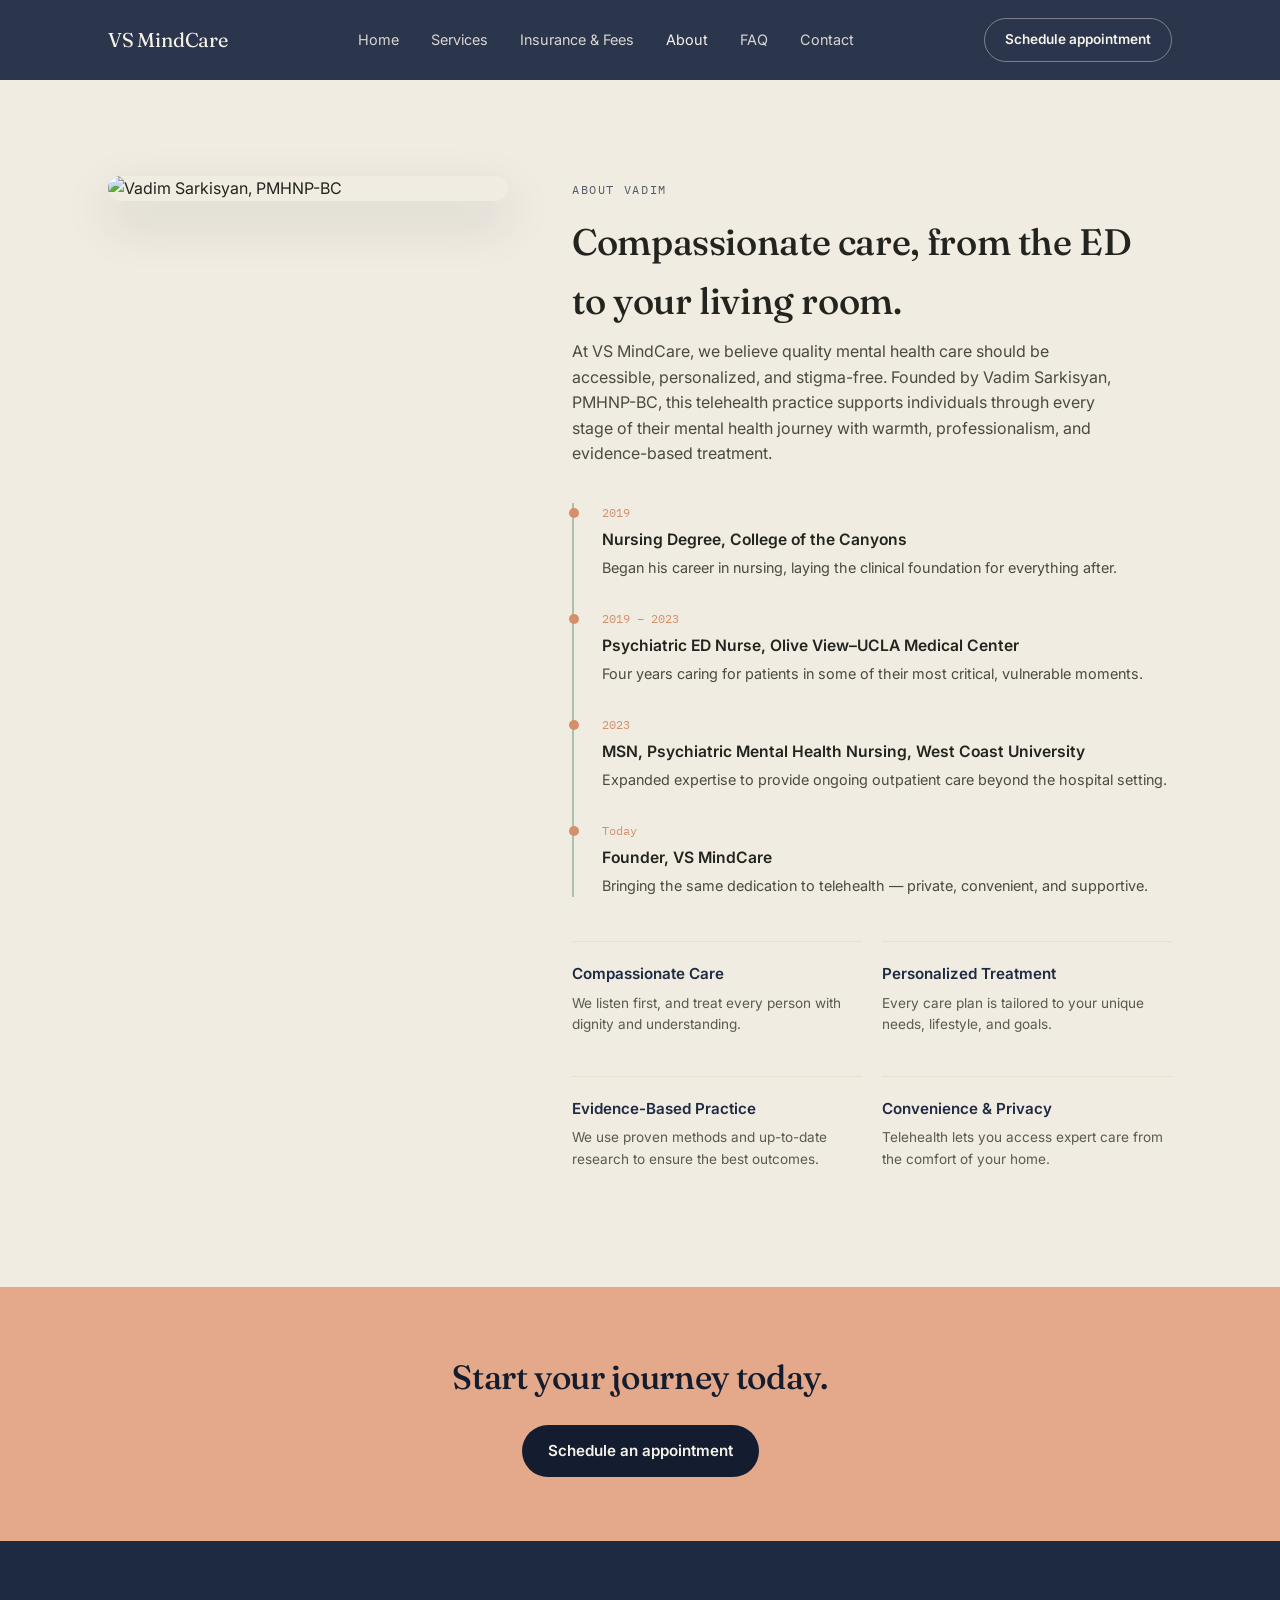
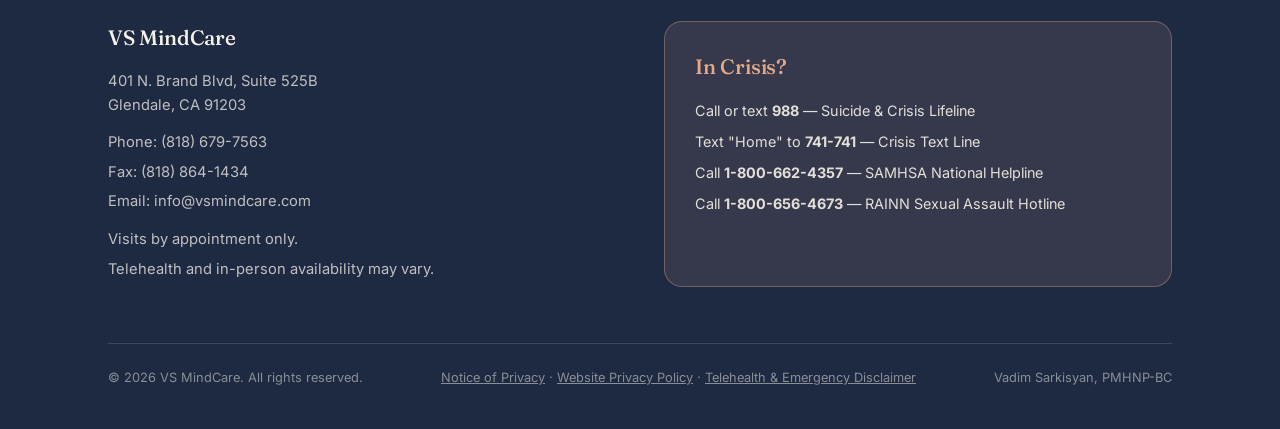
==== about.html @ 9891cee9 "Add website privacy and telehealth disclaimer links" ====
<!DOCTYPE html>
<html lang="en">
<head>
<meta charset="UTF-8">
<meta name="viewport" content="width=device-width, initial-scale=1.0">
<title>About Vadim Sarkisyan, PMHNP-BC | VS MindCare</title>
<meta name="description" content="Meet Vadim Sarkisyan, PMHNP-BC — a board-certified psychiatric nurse practitioner bringing ED-level clinical depth to compassionate telehealth care.">
<link rel="preconnect" href="https://fonts.googleapis.com">
<link rel="preconnect" href="https://fonts.gstatic.com" crossorigin>
<link href="https://fonts.googleapis.com/css2?family=Fraunces:opsz,wght@9..144,300;9..144,400;9..144,500;9..144,600&family=Inter:wght@400;500;600&family=IBM+Plex+Mono:wght@400;500&display=swap" rel="stylesheet">
<link rel="stylesheet" href="style.css">
</head>
<body>

<header>
  <nav class="wrap">
    <a href="index.html" class="logo">VS MindCare</a>
    <ul class="nav-links">
      <li><a href="index.html">Home</a></li>
      <li><a href="services.html">Services</a></li>
      <li><a href="insurance.html">Insurance &amp; Fees</a></li>
      <li><a href="about.html" class="active">About</a></li>
      <li><a href="faq.html">FAQ</a></li>
      <li><a href="contact.html">Contact</a></li>
    </ul>
    <div class="nav-cta">
      <a href="https://growtherapy.com/provider/cqn00bst01gd/vadim-sarkisyan" target="_blank" rel="noopener noreferrer" class="btn btn-ghost" style="padding:10px 20px;font-size:0.85rem;">Schedule appointment</a>
      <button class="nav-toggle" aria-label="Toggle menu">☰</button>
    </div>
  </nav>
  <div class="mobile-nav">
    <a href="index.html">Home</a>
    <a href="services.html">Services</a>
    <a href="insurance.html">Insurance &amp; Fees</a>
    <a href="about.html">About</a>
    <a href="faq.html">FAQ</a>
    <a href="contact.html">Contact</a>
  </div>
</header>

<section class="about">
  <div class="wrap about-grid">
    <img class="about-portrait" src="https://images.squarespace-cdn.com/content/v1/68d0b1999dc0f72cd586727a/3a881d7c-f838-4d65-822d-2608a8b053f6/tempImaget6B14T.jpg" alt="Vadim Sarkisyan, PMHNP-BC">
    <div>
      <span class="eyebrow">About Vadim</span>
      <h2>Compassionate care, from the ED to your living room.</h2>
      <p class="about-intro">At VS MindCare, we believe quality mental health care should be accessible, personalized, and stigma-free. Founded by Vadim Sarkisyan, PMHNP-BC, this telehealth practice supports individuals through every stage of their mental health journey with warmth, professionalism, and evidence-based treatment.</p>

      <div class="timeline">
        <div class="timeline-item">
          <span class="timeline-date">2019</span>
          <h4>Nursing Degree, College of the Canyons</h4>
          <p>Began his career in nursing, laying the clinical foundation for everything after.</p>
        </div>
        <div class="timeline-item">
          <span class="timeline-date">2019 – 2023</span>
          <h4>Psychiatric ED Nurse, Olive View–UCLA Medical Center</h4>
          <p>Four years caring for patients in some of their most critical, vulnerable moments.</p>
        </div>
        <div class="timeline-item">
          <span class="timeline-date">2023</span>
          <h4>MSN, Psychiatric Mental Health Nursing, West Coast University</h4>
          <p>Expanded expertise to provide ongoing outpatient care beyond the hospital setting.</p>
        </div>
        <div class="timeline-item">
          <span class="timeline-date">Today</span>
          <h4>Founder, VS MindCare</h4>
          <p>Bringing the same dedication to telehealth — private, convenient, and supportive.</p>
        </div>
      </div>

      <div class="values-grid">
        <div class="value-card"><h4>Compassionate Care</h4><p>We listen first, and treat every person with dignity and understanding.</p></div>
        <div class="value-card"><h4>Personalized Treatment</h4><p>Every care plan is tailored to your unique needs, lifestyle, and goals.</p></div>
        <div class="value-card"><h4>Evidence-Based Practice</h4><p>We use proven methods and up-to-date research to ensure the best outcomes.</p></div>
        <div class="value-card"><h4>Convenience &amp; Privacy</h4><p>Telehealth lets you access expert care from the comfort of your home.</p></div>
      </div>
    </div>
  </div>
</section>

<section class="cta-banner">
  <div class="wrap">
    <h2>Start your journey today.</h2>
    <a href="https://growtherapy.com/provider/cqn00bst01gd/vadim-sarkisyan" target="_blank" rel="noopener noreferrer" class="btn btn-primary" style="background:var(--indigo-deep);color:var(--cream);box-shadow:none;">Schedule an appointment</a>
  </div>
</section>

<footer>
  <div class="wrap">
    <div class="footer-grid">
      <div>
        <h3>VS MindCare</h3>
        <p>401 N. Brand Blvd, Suite 525B<br>Glendale, CA 91203</p>
        <p style="margin-top:14px;">Phone: (818) 679-7563</p>
        <p>Fax: (818) 864-1434</p>
        <p>Email: info@vsmindcare.com</p>
        <p style="margin-top:14px;">Visits by appointment only.</p>
        <p>Telehealth and in-person availability may vary.</p>
      </div>
      <div class="crisis-box">
        <h3>In Crisis?</h3>
        <p>Call or text <strong>988</strong> — Suicide &amp; Crisis Lifeline</p>
        <p>Text "Home" to <strong>741-741</strong> — Crisis Text Line</p>
        <p>Call <strong>1-800-662-4357</strong> — SAMHSA National Helpline</p>
        <p>Call <strong>1-800-656-4673</strong> — RAINN Sexual Assault Hotline</p>
      </div>
    </div>
    <div class="footer-bottom">
      <span>© 2026 VS MindCare. All rights reserved.</span>
      <span><a href="notice-of-privacy-practices.html" style="text-decoration:underline;">Notice of Privacy</a> · <a href="website-privacy-policy.html" style="text-decoration:underline;">Website Privacy Policy</a> · <a href="telehealth-emergency-disclaimer.html" style="text-decoration:underline;">Telehealth &amp; Emergency Disclaimer</a></span>
      <span>Vadim Sarkisyan, PMHNP-BC</span>
    </div>
  </div>
</footer>

<script src="script.js?v=2"></script>
</body>
</html>
---- style.css ----
/* ===========================
   VS MindCare — shared styles
   =========================== */
:root{
  --indigo:#1E2A42;
  --indigo-deep:#141D30;
  --sage:#7E9683;
  --sage-light:#A9C1AE;
  --sand:#F1ECE1;
  --sand-deep:#E7DFCF;
  --peach:#E3A98A;
  --peach-deep:#D48F6C;
  --ink:#23241F;
  --cream:#F6F2E9;
  --serif:'Fraunces', serif;
  --sans:'Inter', sans-serif;
  --mono:'IBM Plex Mono', monospace;
}
*{margin:0;padding:0;box-sizing:border-box;}
html{scroll-behavior:smooth;}
body{font-family:var(--sans);color:var(--ink);background:var(--sand);line-height:1.6;}
img{max-width:100%;display:block;}
a{color:inherit;}
.eyebrow{font-family:var(--mono);font-size:0.72rem;letter-spacing:0.14em;text-transform:uppercase;opacity:0.75;margin-bottom:14px;display:inline-block;}
h1,h2,h3{font-family:var(--serif);font-weight:500;letter-spacing:-0.01em;}
.wrap{max-width:1120px;margin:0 auto;padding:0 28px;}
.page-hero{padding:64px 0 56px;background:linear-gradient(180deg,var(--indigo-deep) 0%,var(--indigo) 100%);color:var(--cream);}
.page-hero h1{font-size:clamp(2rem,4vw,2.8rem);margin-bottom:14px;}
.page-hero p{color:rgba(246,242,233,0.8);max-width:560px;}

.btn{display:inline-flex;align-items:center;gap:8px;font-family:var(--sans);font-weight:600;font-size:0.95rem;padding:14px 26px;border-radius:100px;border:none;cursor:pointer;text-decoration:none;transition:transform 0.2s ease, box-shadow 0.2s ease;}
.btn:hover{transform:translateY(-2px);}
.btn:focus-visible{outline:3px solid var(--sage-light);outline-offset:3px;}
.btn-primary{background:linear-gradient(135deg,var(--peach),var(--peach-deep));color:var(--indigo-deep);box-shadow:0 8px 24px rgba(212,143,108,0.35);}
.btn-ghost{background:transparent;border:1.5px solid rgba(246,242,233,0.4);color:var(--cream);}
.btn-ghost:hover{border-color:var(--cream);}
.btn-ghost-dark{background:transparent;border:1.5px solid var(--indigo);color:var(--indigo);}

/* ---------- NAV ---------- */
header{position:sticky;top:0;z-index:50;background:rgba(30,42,66,0.94);backdrop-filter:blur(10px);}
nav.wrap{display:flex;align-items:center;justify-content:space-between;padding:18px 28px;}
.logo{font-family:var(--serif);font-size:1.25rem;color:var(--cream);letter-spacing:-0.01em;text-decoration:none;}
.nav-links{display:flex;gap:32px;list-style:none;font-size:0.9rem;color:var(--cream);}
.nav-links a{opacity:0.85;transition:opacity 0.2s;text-decoration:none;}
.nav-links a:hover,.nav-links a.active{opacity:1;}
.nav-cta{display:flex;align-items:center;gap:20px;}
.nav-toggle{display:none;background:none;border:none;color:var(--cream);font-size:1.6rem;cursor:pointer;}
.mobile-nav{display:none;flex-direction:column;gap:0;background:var(--indigo-deep);}
.mobile-nav.open{display:flex;}
.mobile-nav a{color:var(--cream);text-decoration:none;padding:14px 28px;border-top:1px solid rgba(246,242,233,0.1);font-size:0.95rem;}
@media (max-width:820px){.nav-links{display:none;}.nav-toggle{display:block;}}

/* ---------- HERO (home) ---------- */
.hero{background:linear-gradient(180deg,var(--indigo-deep) 0%,var(--indigo) 100%);color:var(--cream);padding:96px 0 120px;position:relative;overflow:hidden;}
.hero .wrap{display:grid;grid-template-columns:1.1fr 0.9fr;gap:60px;align-items:center;}
.hero h1{font-size:clamp(2.4rem,4.4vw,3.6rem);line-height:1.08;margin-bottom:22px;}
.hero p.sub{font-size:1.15rem;color:rgba(246,242,233,0.82);max-width:480px;margin-bottom:34px;}
.hero .cta-row{display:flex;gap:16px;flex-wrap:wrap;margin-bottom:28px;}
.credential-line{font-family:var(--mono);font-size:0.8rem;color:rgba(246,242,233,0.6);letter-spacing:0.02em;}
.breathe-wrap{position:relative;height:380px;display:flex;align-items:center;justify-content:center;}
.breathe-ring{position:absolute;border-radius:50%;border:1px solid rgba(227,169,138,0.35);animation:breathe 8s ease-in-out infinite;}
.breathe-ring.r1{width:180px;height:180px;}
.breathe-ring.r2{width:260px;height:260px;animation-delay:0.4s;}
.breathe-ring.r3{width:340px;height:340px;animation-delay:0.8s;}
.breathe-core{width:110px;height:110px;border-radius:50%;background:radial-gradient(circle at 35% 30%,var(--peach),var(--peach-deep) 70%);box-shadow:0 0 60px rgba(227,169,138,0.5);animation:core-pulse 8s ease-in-out infinite;position:relative;z-index:2;}
.breathe-label{position:absolute;bottom:0;left:50%;transform:translateX(-50%);font-family:var(--mono);font-size:0.7rem;letter-spacing:0.1em;color:rgba(246,242,233,0.5);text-transform:uppercase;}
@keyframes breathe{0%,100%{transform:scale(0.9);opacity:0.5;}50%{transform:scale(1.08);opacity:1;}}
@keyframes core-pulse{0%,100%{transform:scale(0.92);}50%{transform:scale(1.05);}}
@media (prefers-reduced-motion:reduce){.breathe-ring,.breathe-core{animation:none;}}
@media (max-width:900px){.hero .wrap{grid-template-columns:1fr;}.breathe-wrap{height:260px;order:-1;}}

/* ---------- SERVICES ---------- */
.services{background:var(--sage);color:var(--cream);padding:88px 0;}
.services .eyebrow{color:rgba(246,242,233,0.75);}
.services h2{font-size:clamp(1.8rem,3vw,2.4rem);max-width:560px;margin-bottom:52px;}
.service-grid{display:grid;grid-template-columns:repeat(4,1fr);gap:28px;}
.service-card{background:rgba(246,242,233,0.08);border:1px solid rgba(246,242,233,0.18);border-radius:18px;padding:28px 24px;}
.service-card .num{font-family:var(--mono);font-size:0.75rem;opacity:0.6;margin-bottom:14px;display:block;}
.service-card h3{font-size:1.05rem;font-weight:600;font-family:var(--sans);margin-bottom:10px;}
.service-card p{font-size:0.9rem;color:rgba(246,242,233,0.82);}
@media (max-width:900px){.service-grid{grid-template-columns:1fr 1fr;}}
@media (max-width:560px){.service-grid{grid-template-columns:1fr;}}

/* ---------- CONDITIONS ---------- */
.conditions{padding:88px 0;text-align:center;}
.conditions .eyebrow{color:var(--indigo);}
.conditions h2{font-size:clamp(1.8rem,3vw,2.3rem);margin-bottom:36px;}
.pill-cloud{display:flex;flex-wrap:wrap;gap:12px;justify-content:center;max-width:760px;margin:0 auto;}
.pill{font-family:var(--mono);font-size:0.85rem;padding:10px 20px;border-radius:100px;border:1px solid var(--indigo);color:var(--indigo);background:transparent;text-decoration:none;}
.pill.filled{background:var(--indigo);color:var(--cream);}

/* ---------- INSURANCE ---------- */
.insurance{background:var(--sand-deep);padding:88px 0;}
.insurance-grid{display:grid;grid-template-columns:1.3fr 1fr;gap:56px;align-items:start;}
.insurance h2{font-size:clamp(1.8rem,3vw,2.3rem);margin-bottom:18px;}
.insurance .eyebrow{color:var(--indigo);}
.insurance p.lead{max-width:480px;margin-bottom:32px;color:#4a4a42;}
.logo-grid{display:grid;grid-template-columns:repeat(4,1fr);gap:20px;align-items:center;margin-bottom:20px;}
.logo-grid img{filter:grayscale(1);opacity:0.7;transition:opacity 0.2s, filter 0.2s;}
.logo-grid img:hover{filter:none;opacity:1;}
.fee-card{background:var(--cream);border-radius:20px;padding:36px;box-shadow:0 10px 40px rgba(30,42,66,0.08);}
.fee-card h3{font-size:1.1rem;margin-bottom:22px;font-family:var(--serif);}
.fee-row{display:flex;justify-content:space-between;align-items:baseline;padding:12px 0;border-bottom:1px solid var(--sand-deep);}
.fee-row:last-child{border-bottom:none;}
.fee-label{font-size:0.9rem;color:#4a4a42;}
.fee-price{font-family:var(--mono);font-weight:500;color:var(--indigo);}
.verify-link{display:inline-block;margin-top:24px;font-size:0.9rem;font-weight:600;color:var(--peach-deep);text-decoration:underline;text-underline-offset:3px;}
@media (max-width:860px){.insurance-grid{grid-template-columns:1fr;}.logo-grid{grid-template-columns:repeat(4,1fr);}}

/* ---------- ABOUT ---------- */
.about{padding:96px 0;background:var(--sand);}
.about-grid{display:grid;grid-template-columns:0.8fr 1.2fr;gap:64px;align-items:start;}
.about-portrait{border-radius:22px;overflow:hidden;box-shadow:0 20px 50px rgba(30,42,66,0.15);}
.about h2{font-size:clamp(1.8rem,3vw,2.3rem);margin-bottom:8px;}
.about .eyebrow{color:var(--indigo);}
.about-intro{color:#4a4a42;margin-bottom:36px;max-width:560px;}
.timeline{border-left:2px solid var(--sage-light);padding-left:28px;}
.timeline-item{position:relative;margin-bottom:30px;}
.timeline-item::before{content:'';position:absolute;left:-33px;top:5px;width:10px;height:10px;border-radius:50%;background:var(--peach-deep);}
.timeline-date{font-family:var(--mono);font-size:0.78rem;color:var(--peach-deep);margin-bottom:4px;display:block;}
.timeline-item h4{font-family:var(--sans);font-weight:600;font-size:0.98rem;margin-bottom:4px;}
.timeline-item p{font-size:0.9rem;color:#4a4a42;}
.values-grid{display:grid;grid-template-columns:1fr 1fr;gap:20px;margin-top:44px;}
.value-card{padding:20px 0;border-top:1px solid var(--sand-deep);}
.value-card h4{font-size:0.95rem;font-family:var(--sans);font-weight:600;margin-bottom:6px;color:var(--indigo);}
.value-card p{font-size:0.85rem;color:#5a5a50;}
@media (max-width:900px){.about-grid{grid-template-columns:1fr;}.values-grid{grid-template-columns:1fr;}}

/* ---------- FAQ ---------- */
.faq{background:var(--indigo-deep);color:var(--cream);padding:88px 0;}
.faq .eyebrow{color:rgba(246,242,233,0.7);}
.faq h2{font-size:clamp(1.8rem,3vw,2.3rem);margin-bottom:40px;}
.faq-list{max-width:760px;}
.faq-item{border-bottom:1px solid rgba(246,242,233,0.15);}
.faq-question{width:100%;text-align:left;background:none;border:none;padding:22px 4px;font-size:1.02rem;font-weight:500;font-family:var(--sans);color:var(--cream);cursor:pointer;display:flex;justify-content:space-between;align-items:center;}
.faq-icon{font-size:1.3rem;color:var(--peach);transition:transform 0.25s ease;margin-left:16px;}
.faq-item.open .faq-icon{transform:rotate(45deg);}
.faq-answer{max-height:0;overflow:hidden;transition:max-height 0.3s ease;padding:0 4px;}
.faq-answer p{padding-bottom:22px;color:rgba(246,242,233,0.75);font-size:0.93rem;max-width:640px;}
.edit-flag{color:var(--peach);font-weight:600;}

/* ---------- CTA BANNER ---------- */
.cta-banner{background:var(--peach);color:var(--indigo-deep);padding:64px 0;text-align:center;}
.cta-banner h2{font-size:clamp(1.6rem,3vw,2.1rem);margin-bottom:20px;}

/* ---------- FOOTER / CRISIS ---------- */
footer{background:var(--indigo);color:var(--cream);padding:80px 0 40px;}
.footer-grid{display:grid;grid-template-columns:1fr 1fr;gap:48px;margin-bottom:56px;}
footer h3{font-family:var(--serif);font-size:1.3rem;margin-bottom:16px;}
footer p{font-size:0.92rem;color:rgba(246,242,233,0.75);margin-bottom:6px;}
.crisis-box{background:rgba(227,169,138,0.12);border:1px solid rgba(227,169,138,0.35);border-radius:18px;padding:28px 30px;}
.crisis-box h3{color:var(--peach);}
.crisis-box p{color:rgba(246,242,233,0.9);font-size:0.9rem;margin-bottom:8px;}
.footer-bottom{border-top:1px solid rgba(246,242,233,0.15);padding-top:24px;font-size:0.8rem;color:rgba(246,242,233,0.5);display:flex;justify-content:space-between;flex-wrap:wrap;gap:12px;}
@media (max-width:700px){.footer-grid{grid-template-columns:1fr;}}

/* ---------- CONTACT PAGE ---------- */
.contact-grid{display:grid;grid-template-columns:1fr 1fr;gap:48px;padding:88px 0;}
.contact-card{background:var(--cream);border-radius:20px;padding:36px;box-shadow:0 10px 40px rgba(30,42,66,0.08);}
.contact-card h3{font-family:var(--serif);margin-bottom:18px;}
.contact-card p{margin-bottom:10px;color:#4a4a42;}
@media (max-width:800px){.contact-grid{grid-template-columns:1fr;}}

.consultation-form{display:grid;gap:10px;margin-top:22px;}
.consultation-form label{font-size:0.86rem;font-weight:600;color:var(--indigo);margin-top:4px;}
.consultation-form input,.consultation-form select{width:100%;font:inherit;color:var(--ink);background:#fff;border:1px solid var(--sand-deep);border-radius:10px;padding:12px 14px;}
.consultation-form input:focus,.consultation-form select:focus{outline:3px solid rgba(126,150,131,0.25);border-color:var(--sage);}
.consultation-form .consent-row{display:flex;align-items:flex-start;gap:10px;font-weight:400;line-height:1.4;margin:8px 0;}
.consultation-form .consent-row input{width:auto;margin-top:4px;}
.consultation-form .btn{justify-self:start;margin-top:4px;}
.consultation-form .form-note{font-size:0.8rem;color:#5a5a50;margin-top:8px;}
.consultation-form .form-status{font-size:0.85rem;font-weight:600;color:var(--sage);min-height:1.3em;}
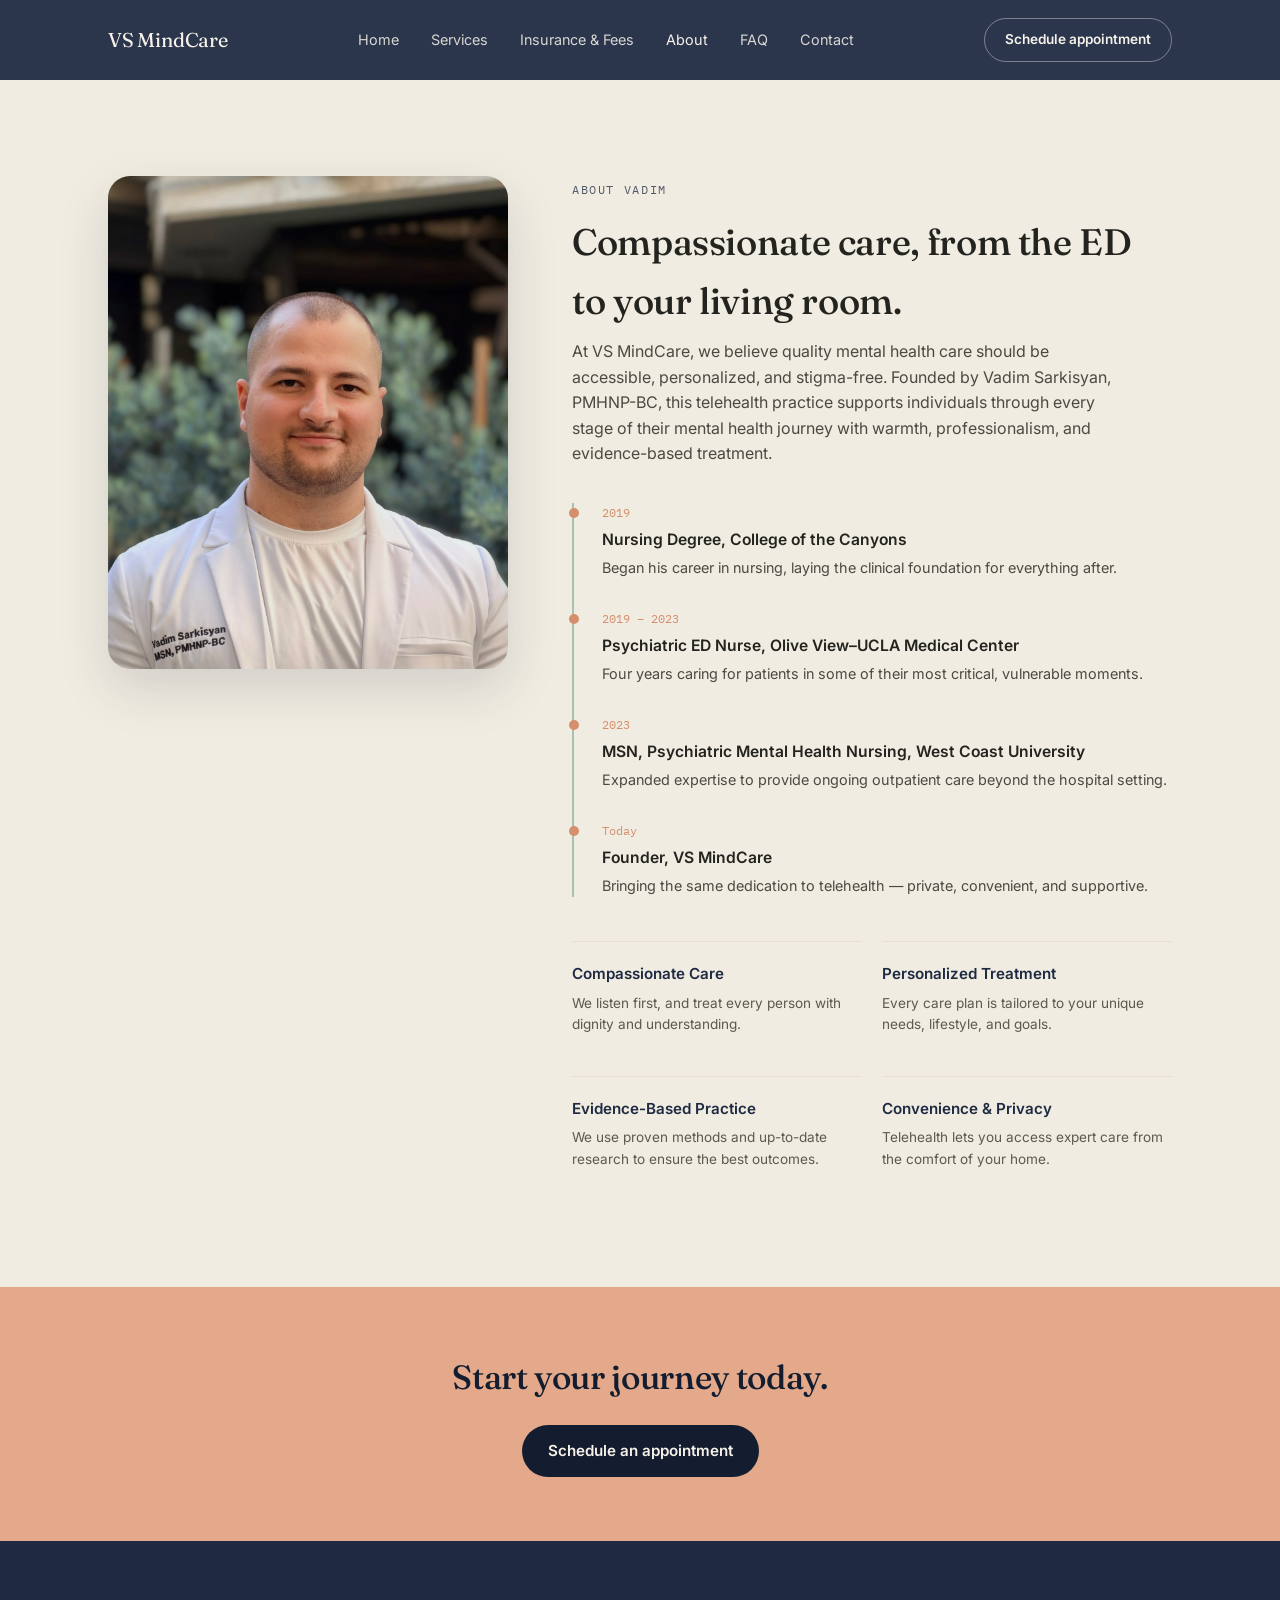
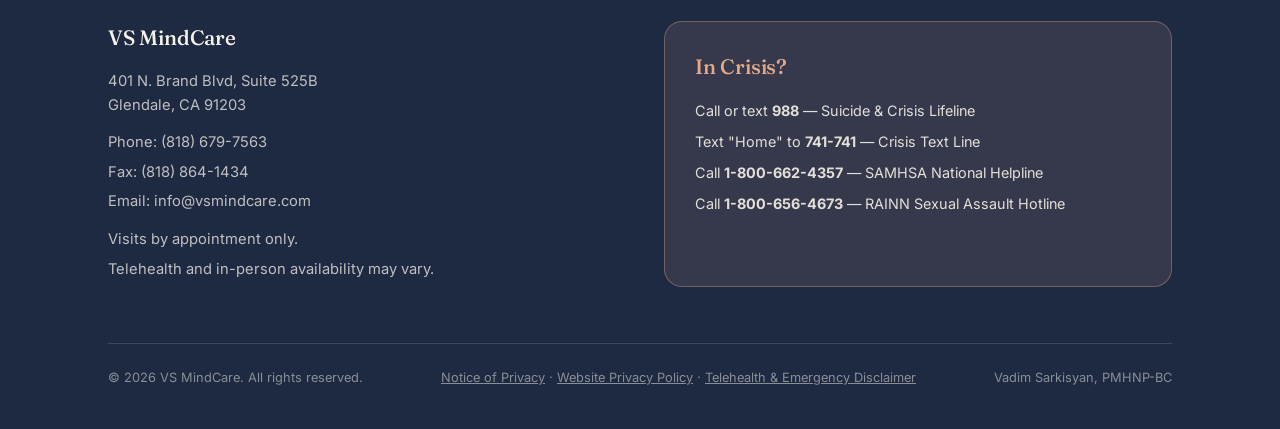
==== commit 88757597: "Use local portrait image" ====
--- a/about.html
+++ b/about.html
@@ -40,7 +40,7 @@
 
 <section class="about">
   <div class="wrap about-grid">
-    <img class="about-portrait" src="https://images.squarespace-cdn.com/content/v1/68d0b1999dc0f72cd586727a/3a881d7c-f838-4d65-822d-2608a8b053f6/tempImaget6B14T.jpg" alt="Vadim Sarkisyan, PMHNP-BC">
+    <img class="about-portrait" src="images/vadim-sarkisyan.webp" alt="Vadim Sarkisyan, PMHNP-BC">
     <div>
       <span class="eyebrow">About Vadim</span>
       <h2>Compassionate care, from the ED to your living room.</h2>
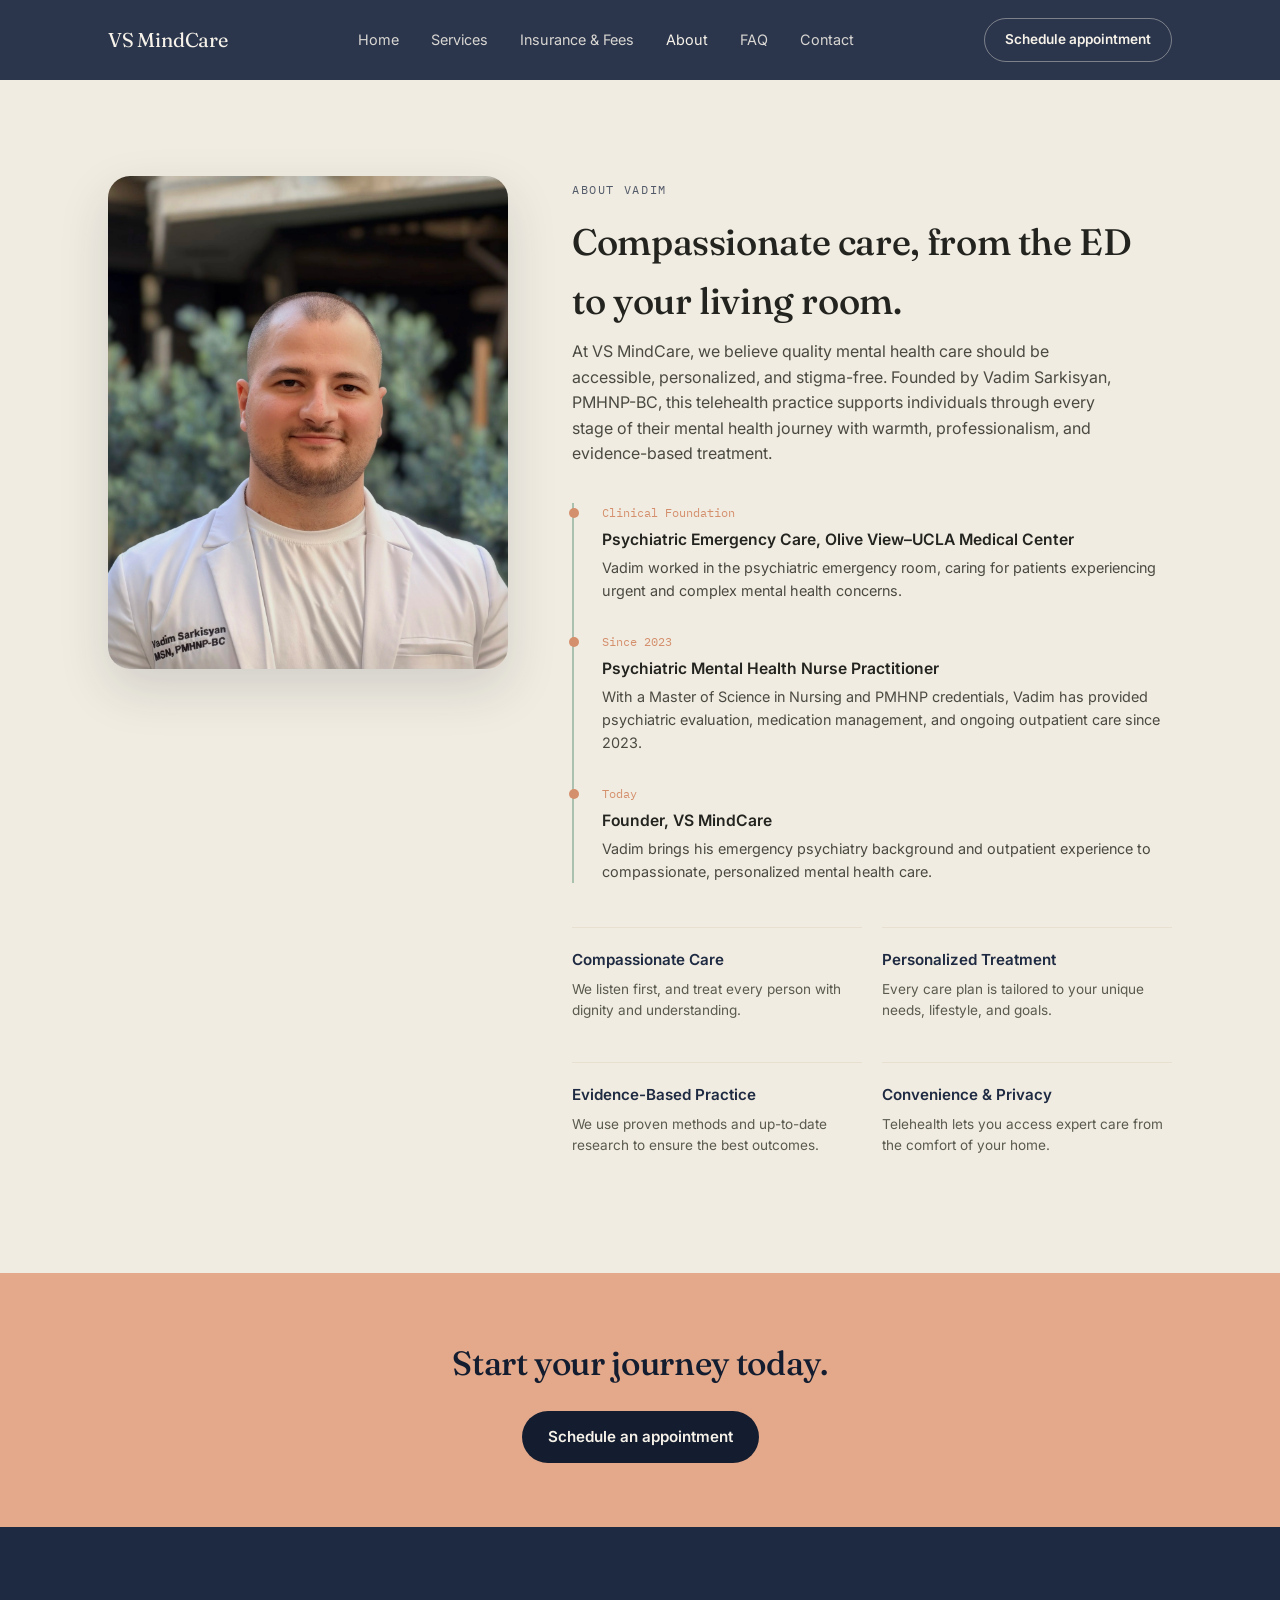
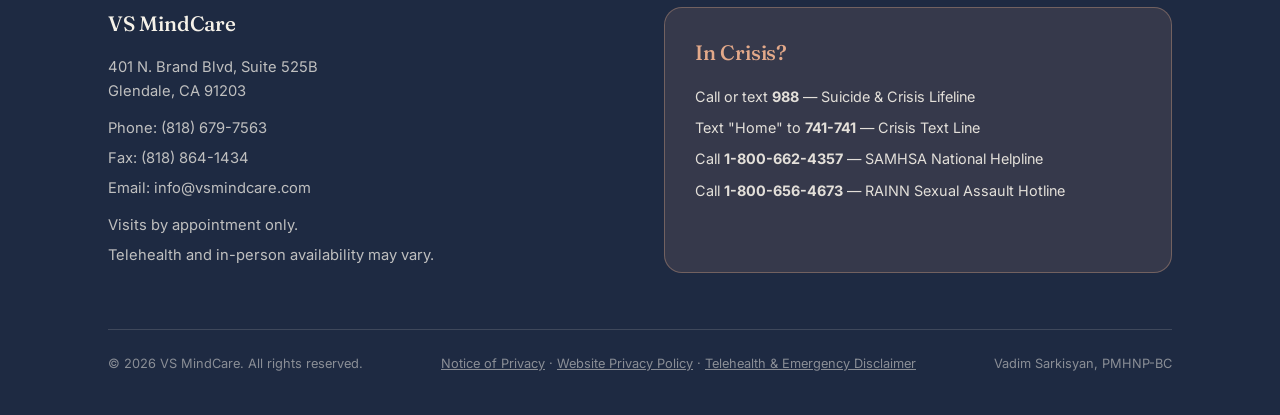
==== commit 6ff06971: "Correct provider education and experience" ====
--- a/about.html
+++ b/about.html
@@ -4,7 +4,7 @@
 <meta charset="UTF-8">
 <meta name="viewport" content="width=device-width, initial-scale=1.0">
 <title>About Vadim Sarkisyan, PMHNP-BC | VS MindCare</title>
-<meta name="description" content="Meet Vadim Sarkisyan, PMHNP-BC — a board-certified psychiatric nurse practitioner bringing ED-level clinical depth to compassionate telehealth care.">
+<meta name="description" content="Meet Vadim Sarkisyan, PMHNP-BC — a board-certified psychiatric mental health nurse practitioner with emergency psychiatry experience providing compassionate, personalized care.">
 <link rel="preconnect" href="https://fonts.googleapis.com">
 <link rel="preconnect" href="https://fonts.gstatic.com" crossorigin>
 <link href="https://fonts.googleapis.com/css2?family=Fraunces:opsz,wght@9..144,300;9..144,400;9..144,500;9..144,600&family=Inter:wght@400;500;600&family=IBM+Plex+Mono:wght@400;500&display=swap" rel="stylesheet">
@@ -48,24 +48,19 @@
 
       <div class="timeline">
         <div class="timeline-item">
-          <span class="timeline-date">2019</span>
-          <h4>Nursing Degree, College of the Canyons</h4>
-          <p>Began his career in nursing, laying the clinical foundation for everything after.</p>
+          <span class="timeline-date">Clinical Foundation</span>
+          <h4>Psychiatric Emergency Care, Olive View–UCLA Medical Center</h4>
+          <p>Vadim worked in the psychiatric emergency room, caring for patients experiencing urgent and complex mental health concerns.</p>
         </div>
         <div class="timeline-item">
-          <span class="timeline-date">2019 – 2023</span>
-          <h4>Psychiatric ED Nurse, Olive View–UCLA Medical Center</h4>
-          <p>Four years caring for patients in some of their most critical, vulnerable moments.</p>
-        </div>
-        <div class="timeline-item">
-          <span class="timeline-date">2023</span>
-          <h4>MSN, Psychiatric Mental Health Nursing, West Coast University</h4>
-          <p>Expanded expertise to provide ongoing outpatient care beyond the hospital setting.</p>
+          <span class="timeline-date">Since 2023</span>
+          <h4>Psychiatric Mental Health Nurse Practitioner</h4>
+          <p>With a Master of Science in Nursing and PMHNP credentials, Vadim has provided psychiatric evaluation, medication management, and ongoing outpatient care since 2023.</p>
         </div>
         <div class="timeline-item">
           <span class="timeline-date">Today</span>
           <h4>Founder, VS MindCare</h4>
-          <p>Bringing the same dedication to telehealth — private, convenient, and supportive.</p>
+          <p>Vadim brings his emergency psychiatry background and outpatient experience to compassionate, personalized mental health care.</p>
         </div>
       </div>
 
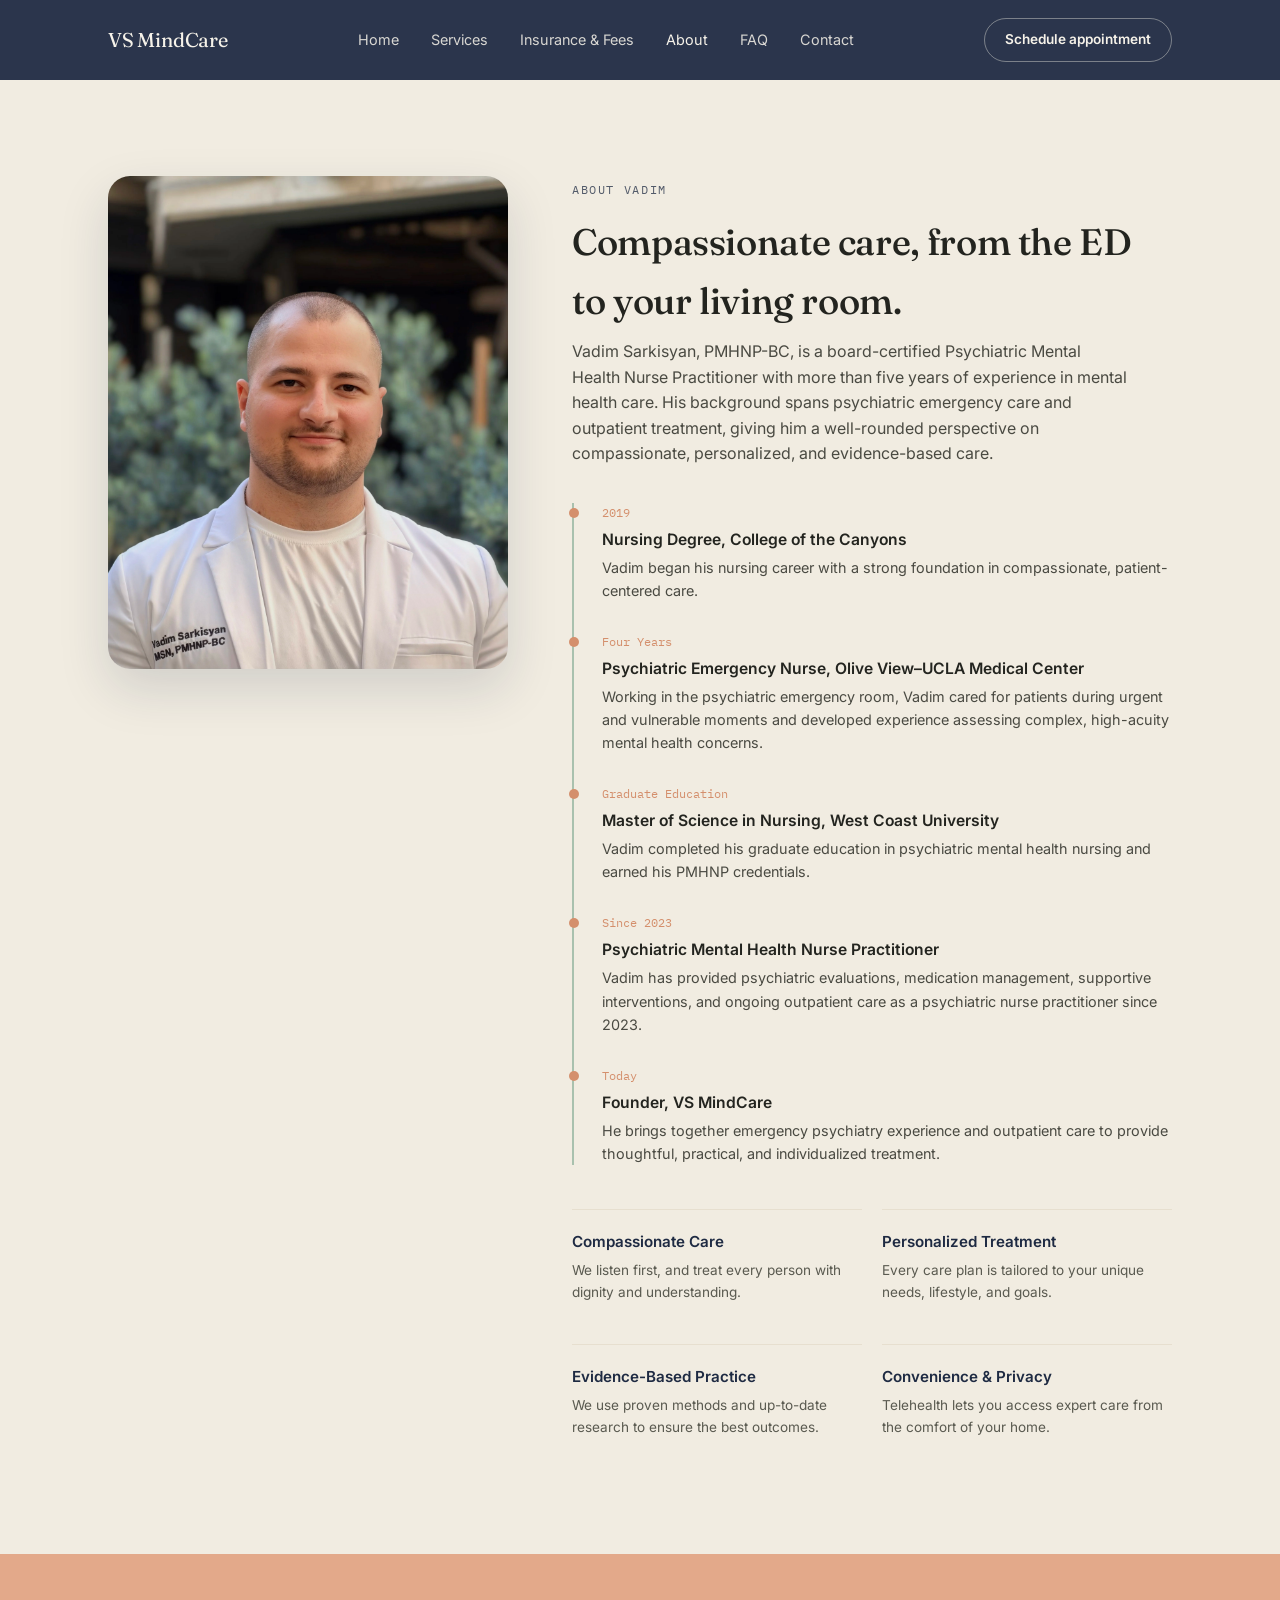
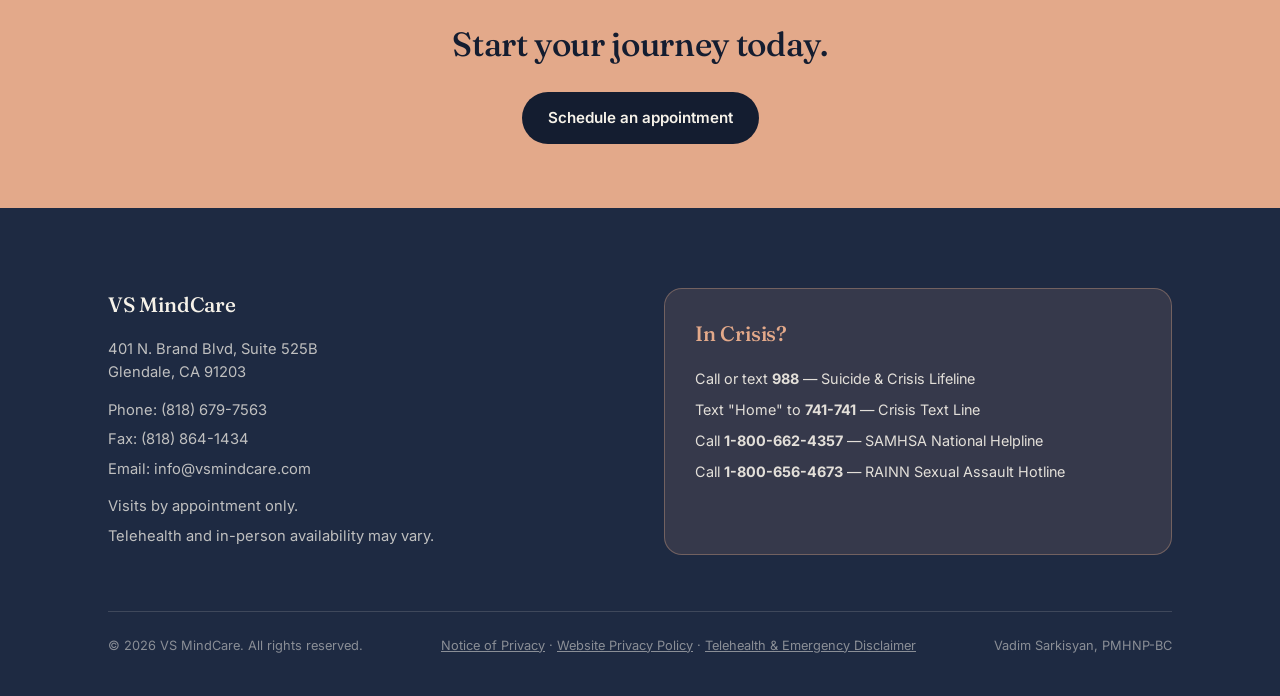
==== commit 18d5de61: "Expand verified provider biography" ====
--- a/about.html
+++ b/about.html
@@ -44,23 +44,33 @@
     <div>
       <span class="eyebrow">About Vadim</span>
       <h2>Compassionate care, from the ED to your living room.</h2>
-      <p class="about-intro">At VS MindCare, we believe quality mental health care should be accessible, personalized, and stigma-free. Founded by Vadim Sarkisyan, PMHNP-BC, this telehealth practice supports individuals through every stage of their mental health journey with warmth, professionalism, and evidence-based treatment.</p>
+      <p class="about-intro">Vadim Sarkisyan, PMHNP-BC, is a board-certified Psychiatric Mental Health Nurse Practitioner with more than five years of experience in mental health care. His background spans psychiatric emergency care and outpatient treatment, giving him a well-rounded perspective on compassionate, personalized, and evidence-based care.</p>
 
       <div class="timeline">
         <div class="timeline-item">
-          <span class="timeline-date">Clinical Foundation</span>
-          <h4>Psychiatric Emergency Care, Olive View–UCLA Medical Center</h4>
-          <p>Vadim worked in the psychiatric emergency room, caring for patients experiencing urgent and complex mental health concerns.</p>
+          <span class="timeline-date">2019</span>
+          <h4>Nursing Degree, College of the Canyons</h4>
+          <p>Vadim began his nursing career with a strong foundation in compassionate, patient-centered care.</p>
+        </div>
+        <div class="timeline-item">
+          <span class="timeline-date">Four Years</span>
+          <h4>Psychiatric Emergency Nurse, Olive View–UCLA Medical Center</h4>
+          <p>Working in the psychiatric emergency room, Vadim cared for patients during urgent and vulnerable moments and developed experience assessing complex, high-acuity mental health concerns.</p>
+        </div>
+        <div class="timeline-item">
+          <span class="timeline-date">Graduate Education</span>
+          <h4>Master of Science in Nursing, West Coast University</h4>
+          <p>Vadim completed his graduate education in psychiatric mental health nursing and earned his PMHNP credentials.</p>
         </div>
         <div class="timeline-item">
           <span class="timeline-date">Since 2023</span>
           <h4>Psychiatric Mental Health Nurse Practitioner</h4>
-          <p>With a Master of Science in Nursing and PMHNP credentials, Vadim has provided psychiatric evaluation, medication management, and ongoing outpatient care since 2023.</p>
+          <p>Vadim has provided psychiatric evaluations, medication management, supportive interventions, and ongoing outpatient care as a psychiatric nurse practitioner since 2023.</p>
         </div>
         <div class="timeline-item">
           <span class="timeline-date">Today</span>
           <h4>Founder, VS MindCare</h4>
-          <p>Vadim brings his emergency psychiatry background and outpatient experience to compassionate, personalized mental health care.</p>
+          <p>He brings together emergency psychiatry experience and outpatient care to provide thoughtful, practical, and individualized treatment.</p>
         </div>
       </div>
 
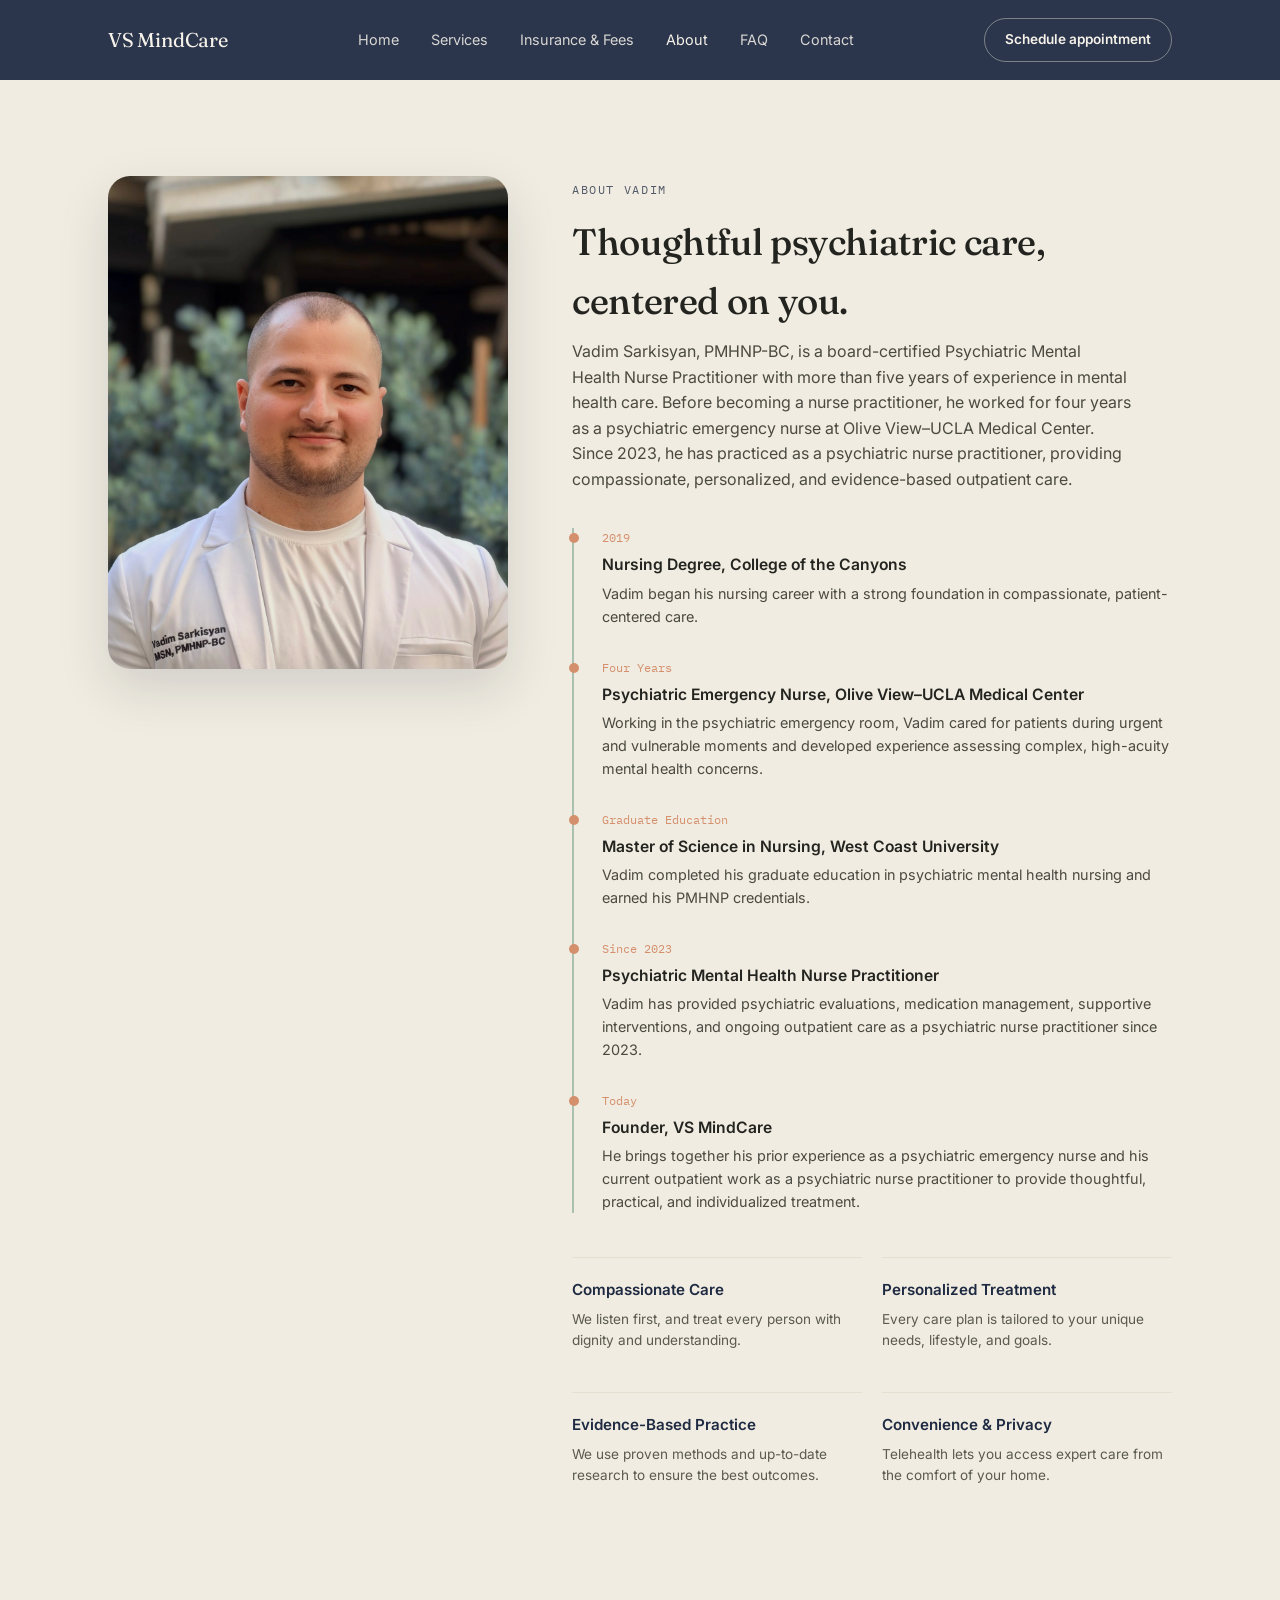
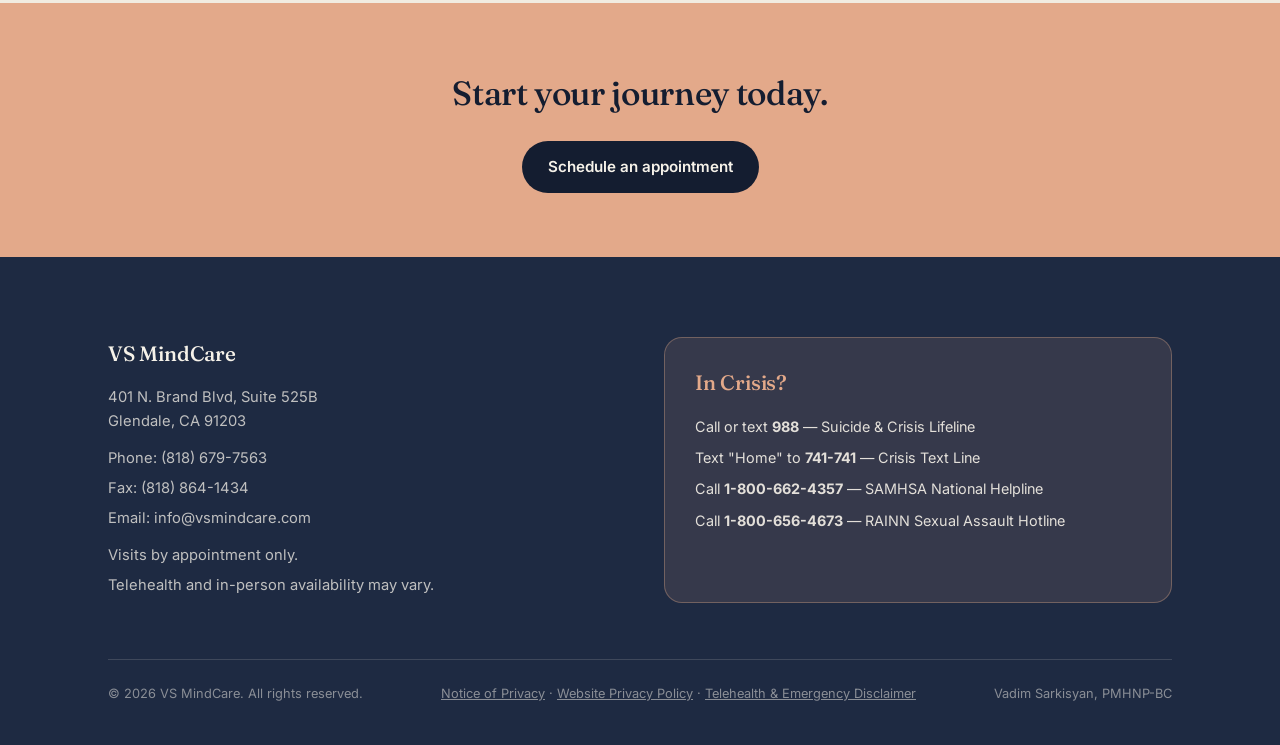
==== commit 0731709f: "Clarify Olive View nursing role and revise About headline" ====
--- a/about.html
+++ b/about.html
@@ -4,7 +4,7 @@
 <meta charset="UTF-8">
 <meta name="viewport" content="width=device-width, initial-scale=1.0">
 <title>About Vadim Sarkisyan, PMHNP-BC | VS MindCare</title>
-<meta name="description" content="Meet Vadim Sarkisyan, PMHNP-BC — a board-certified psychiatric mental health nurse practitioner with emergency psychiatry experience providing compassionate, personalized care.">
+<meta name="description" content="Meet Vadim Sarkisyan, PMHNP-BC — a board-certified psychiatric mental health nurse practitioner with psychiatric emergency nursing experience who provides compassionate, personalized care.">
 <link rel="preconnect" href="https://fonts.googleapis.com">
 <link rel="preconnect" href="https://fonts.gstatic.com" crossorigin>
 <link href="https://fonts.googleapis.com/css2?family=Fraunces:opsz,wght@9..144,300;9..144,400;9..144,500;9..144,600&family=Inter:wght@400;500;600&family=IBM+Plex+Mono:wght@400;500&display=swap" rel="stylesheet">
@@ -43,8 +43,8 @@
     <img class="about-portrait" src="images/vadim-sarkisyan.webp" alt="Vadim Sarkisyan, PMHNP-BC">
     <div>
       <span class="eyebrow">About Vadim</span>
-      <h2>Compassionate care, from the ED to your living room.</h2>
-      <p class="about-intro">Vadim Sarkisyan, PMHNP-BC, is a board-certified Psychiatric Mental Health Nurse Practitioner with more than five years of experience in mental health care. His background spans psychiatric emergency care and outpatient treatment, giving him a well-rounded perspective on compassionate, personalized, and evidence-based care.</p>
+      <h2>Thoughtful psychiatric care, centered on you.</h2>
+      <p class="about-intro">Vadim Sarkisyan, PMHNP-BC, is a board-certified Psychiatric Mental Health Nurse Practitioner with more than five years of experience in mental health care. Before becoming a nurse practitioner, he worked for four years as a psychiatric emergency nurse at Olive View–UCLA Medical Center. Since 2023, he has practiced as a psychiatric nurse practitioner, providing compassionate, personalized, and evidence-based outpatient care.</p>
 
       <div class="timeline">
         <div class="timeline-item">
@@ -70,7 +70,7 @@
         <div class="timeline-item">
           <span class="timeline-date">Today</span>
           <h4>Founder, VS MindCare</h4>
-          <p>He brings together emergency psychiatry experience and outpatient care to provide thoughtful, practical, and individualized treatment.</p>
+          <p>He brings together his prior experience as a psychiatric emergency nurse and his current outpatient work as a psychiatric nurse practitioner to provide thoughtful, practical, and individualized treatment.</p>
         </div>
       </div>
 
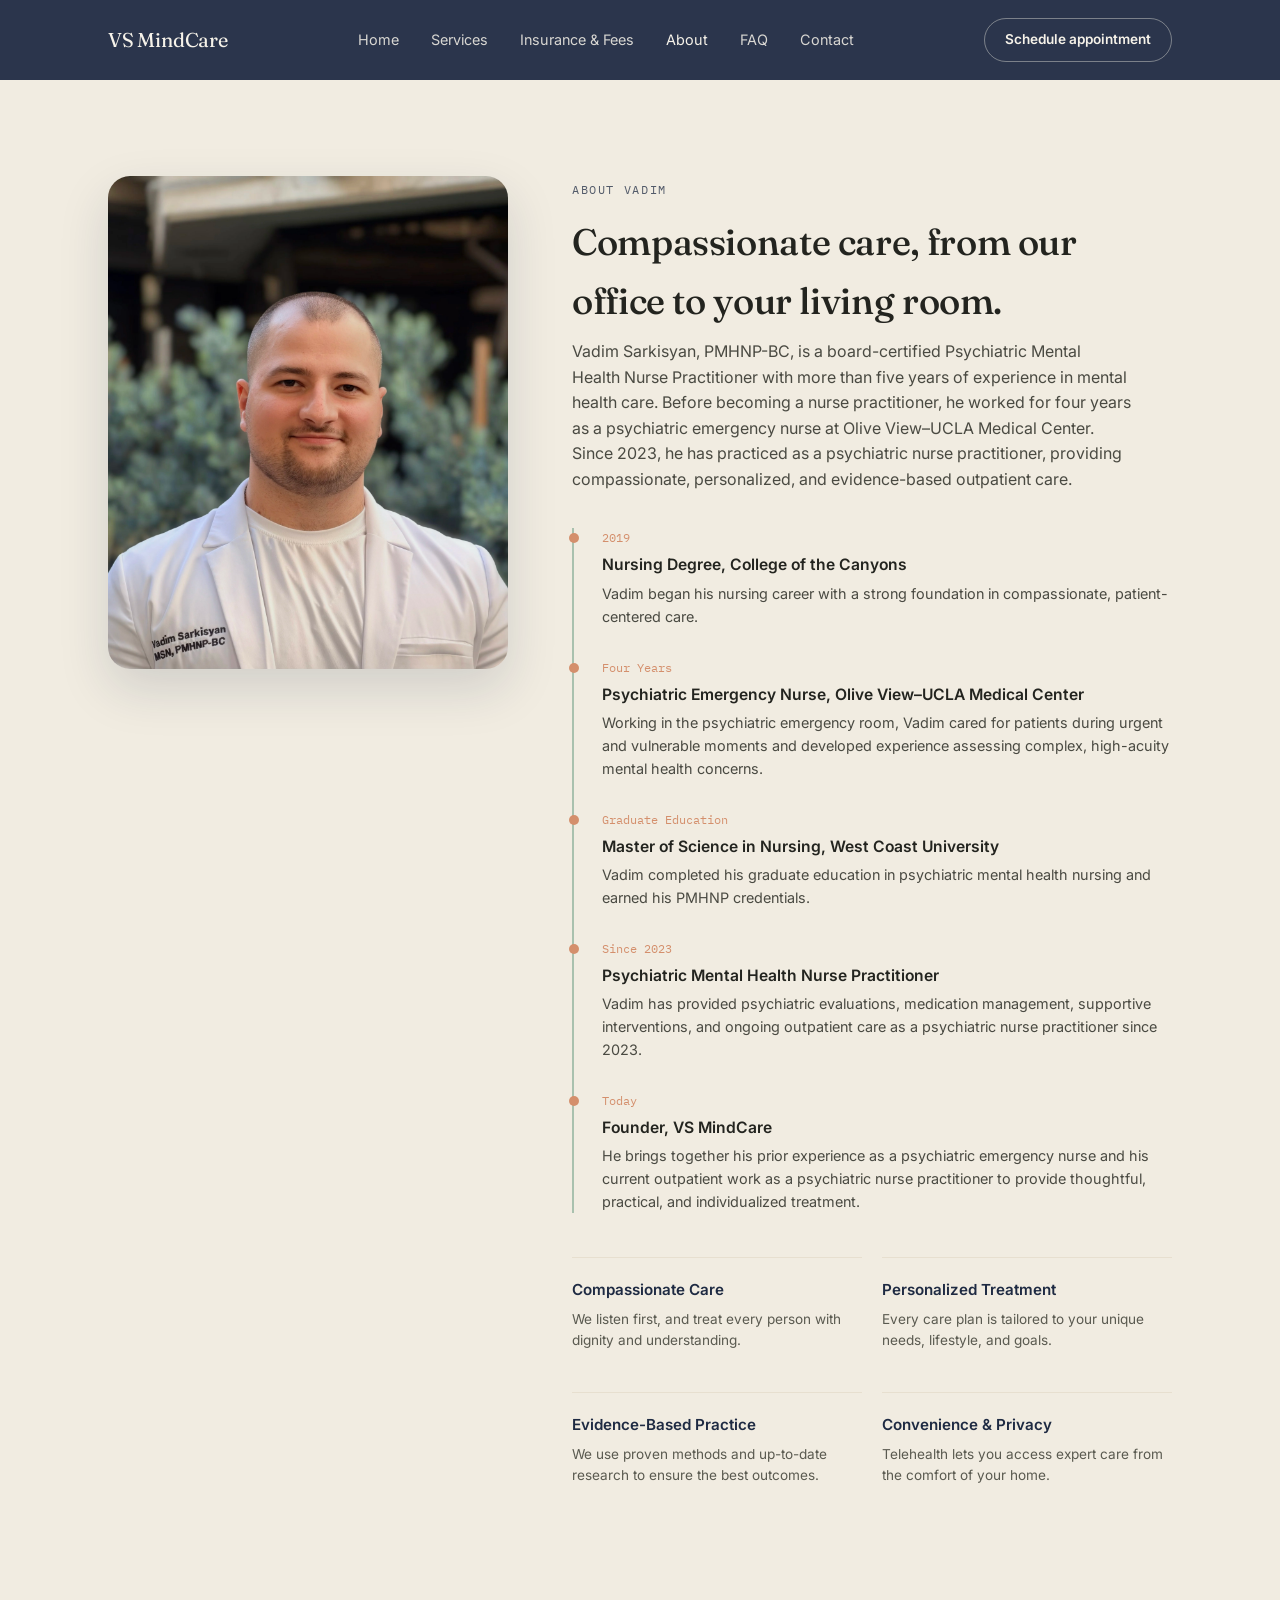
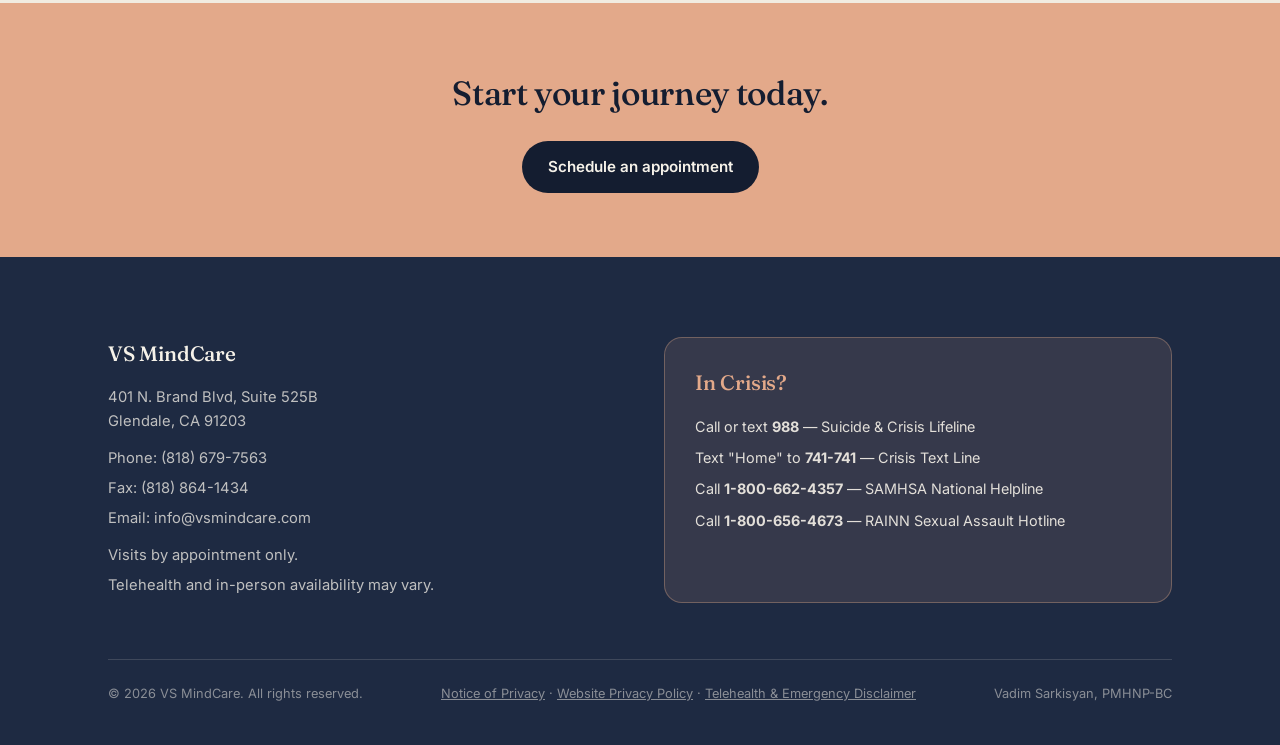
==== commit efec49c3: "Revise About page headline" ====
--- a/about.html
+++ b/about.html
@@ -43,7 +43,7 @@
     <img class="about-portrait" src="images/vadim-sarkisyan.webp" alt="Vadim Sarkisyan, PMHNP-BC">
     <div>
       <span class="eyebrow">About Vadim</span>
-      <h2>Thoughtful psychiatric care, centered on you.</h2>
+      <h2>Compassionate care, from our office to your living room.</h2>
       <p class="about-intro">Vadim Sarkisyan, PMHNP-BC, is a board-certified Psychiatric Mental Health Nurse Practitioner with more than five years of experience in mental health care. Before becoming a nurse practitioner, he worked for four years as a psychiatric emergency nurse at Olive View–UCLA Medical Center. Since 2023, he has practiced as a psychiatric nurse practitioner, providing compassionate, personalized, and evidence-based outpatient care.</p>
 
       <div class="timeline">
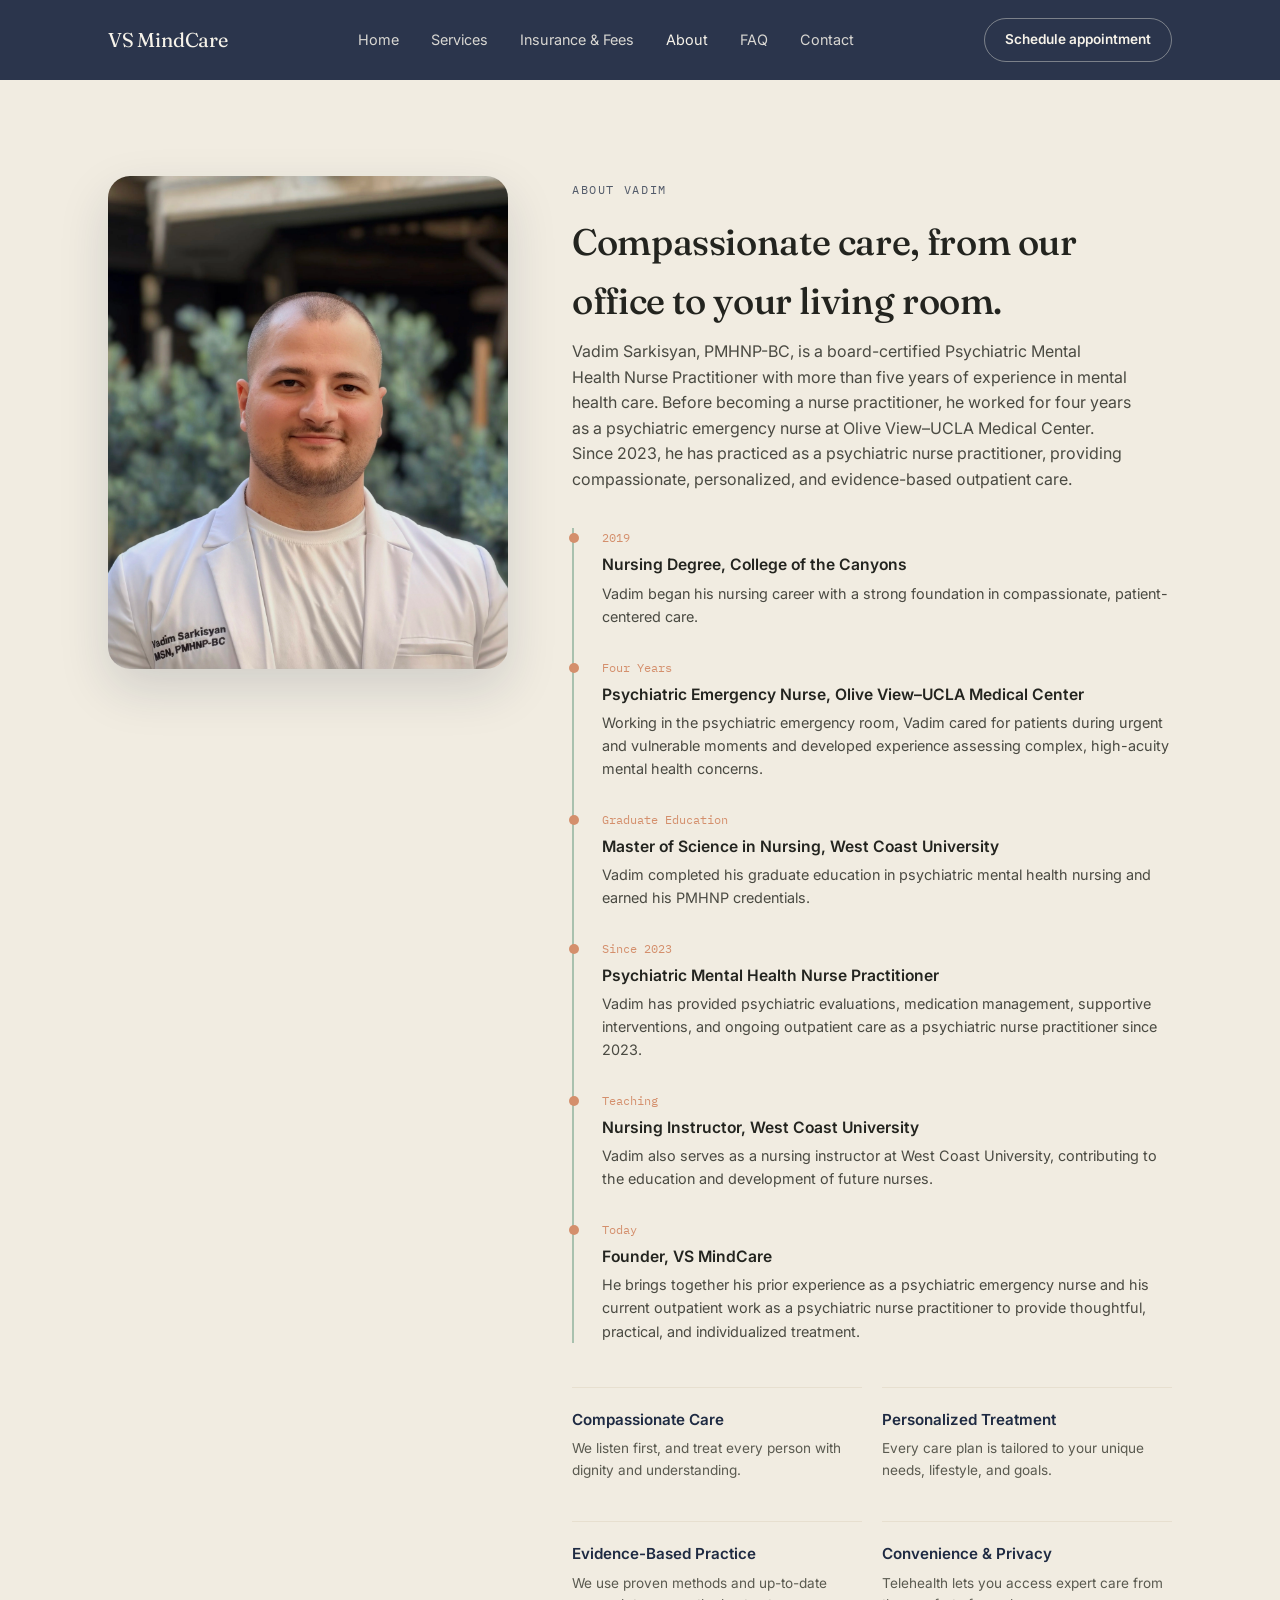
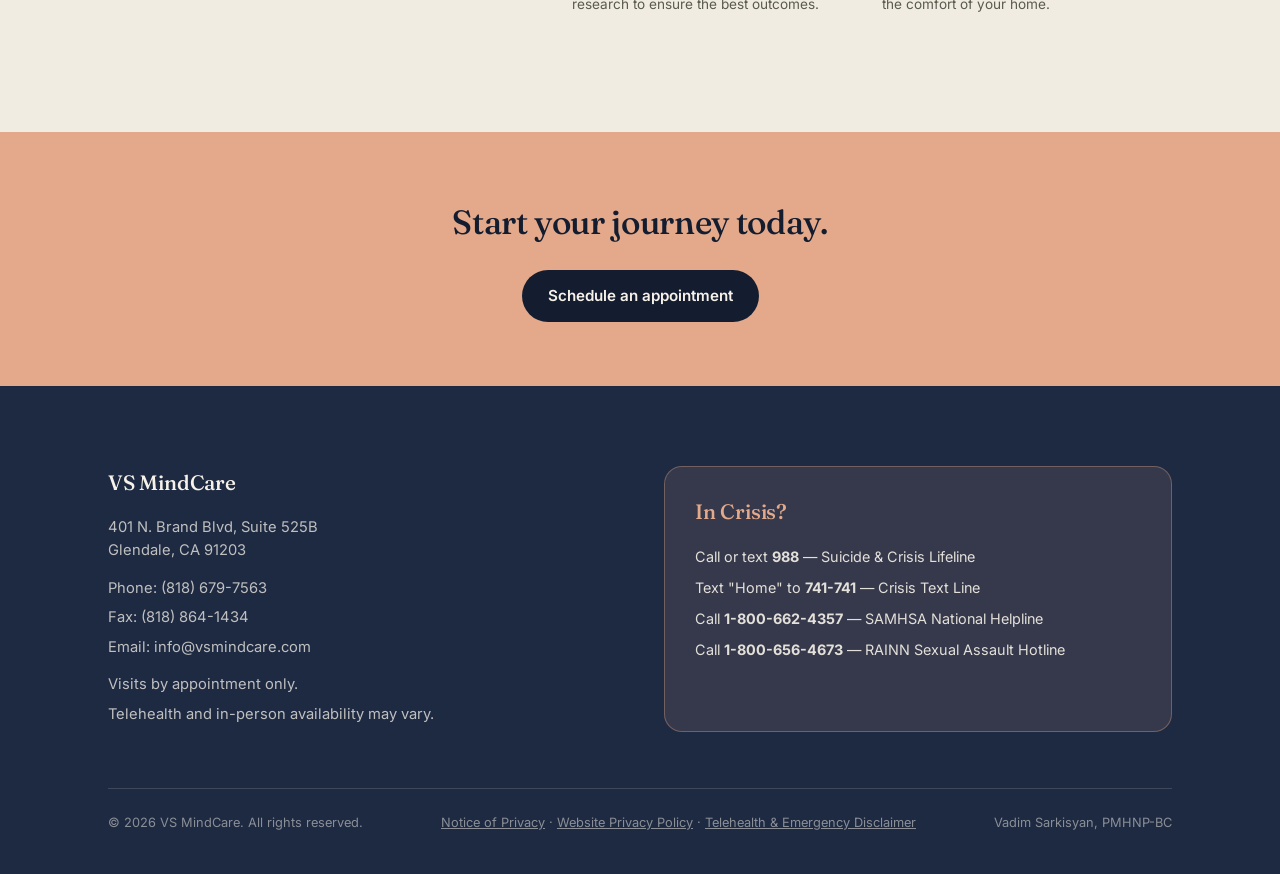
==== commit 98379f38: "Add West Coast University instructor role" ====
--- a/about.html
+++ b/about.html
@@ -68,6 +68,11 @@
           <p>Vadim has provided psychiatric evaluations, medication management, supportive interventions, and ongoing outpatient care as a psychiatric nurse practitioner since 2023.</p>
         </div>
         <div class="timeline-item">
+          <span class="timeline-date">Teaching</span>
+          <h4>Nursing Instructor, West Coast University</h4>
+          <p>Vadim also serves as a nursing instructor at West Coast University, contributing to the education and development of future nurses.</p>
+        </div>
+        <div class="timeline-item">
           <span class="timeline-date">Today</span>
           <h4>Founder, VS MindCare</h4>
           <p>He brings together his prior experience as a psychiatric emergency nurse and his current outpatient work as a psychiatric nurse practitioner to provide thoughtful, practical, and individualized treatment.</p>
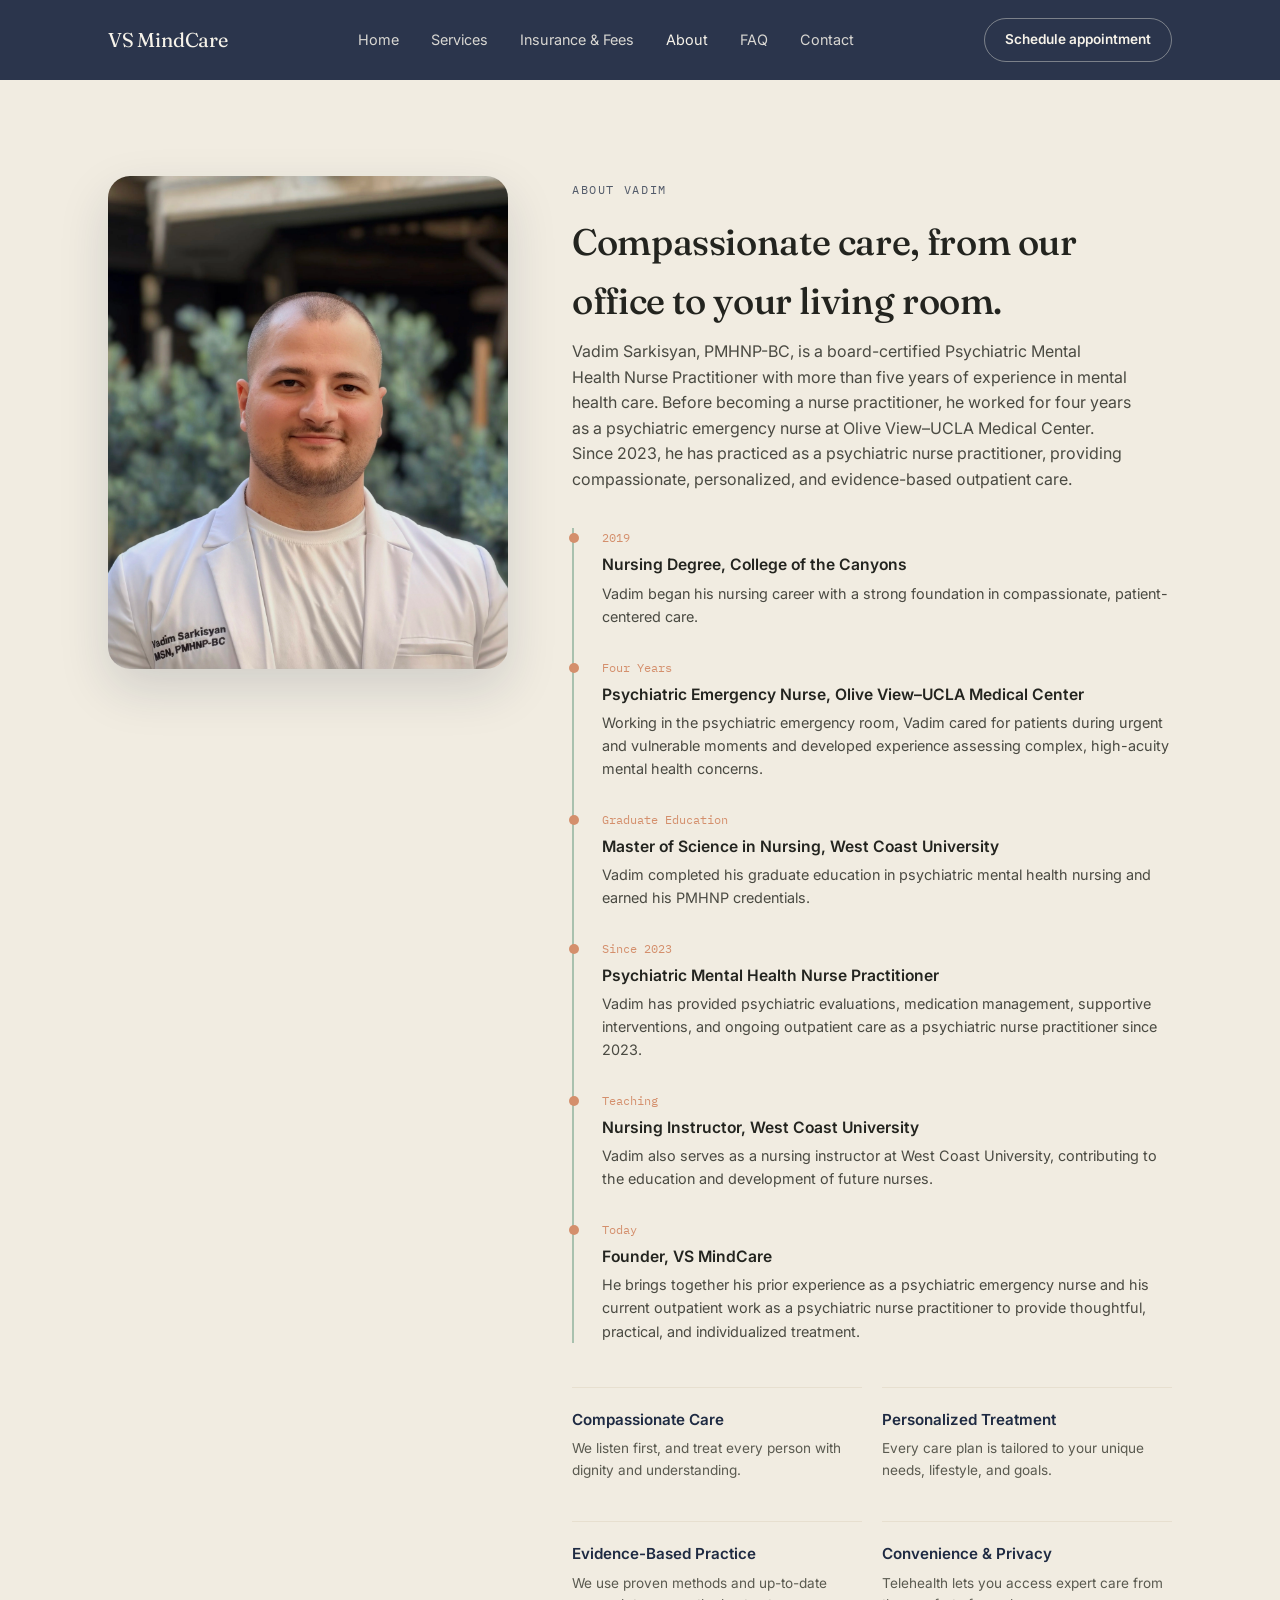
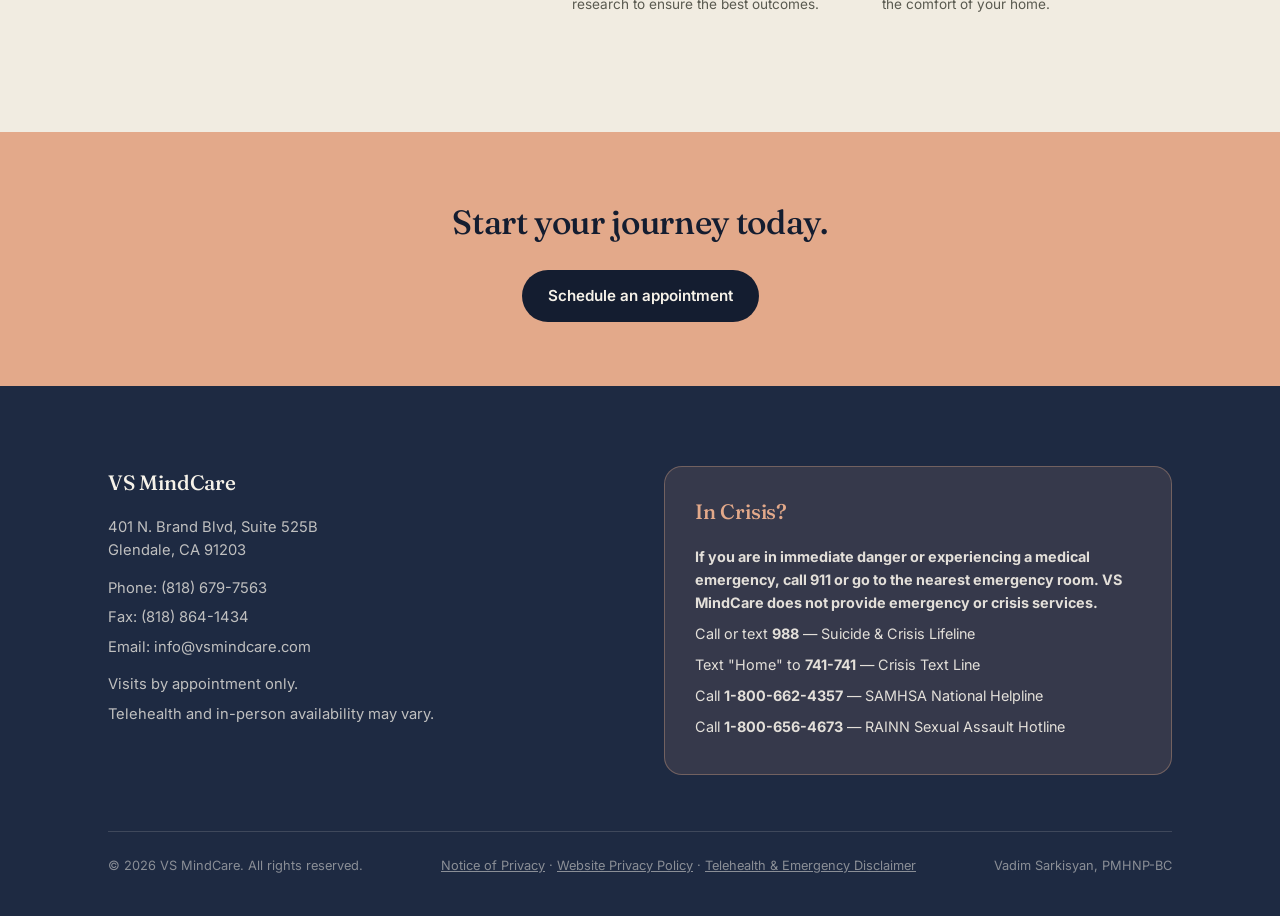
==== commit 25aed3a6: "Add adult age range and emergency guidance" ====
--- a/about.html
+++ b/about.html
@@ -110,6 +110,7 @@
       </div>
       <div class="crisis-box">
         <h3>In Crisis?</h3>
+        <p><strong>If you are in immediate danger or experiencing a medical emergency, call 911 or go to the nearest emergency room. VS MindCare does not provide emergency or crisis services.</strong></p>
         <p>Call or text <strong>988</strong> — Suicide &amp; Crisis Lifeline</p>
         <p>Text "Home" to <strong>741-741</strong> — Crisis Text Line</p>
         <p>Call <strong>1-800-662-4357</strong> — SAMHSA National Helpline</p>
